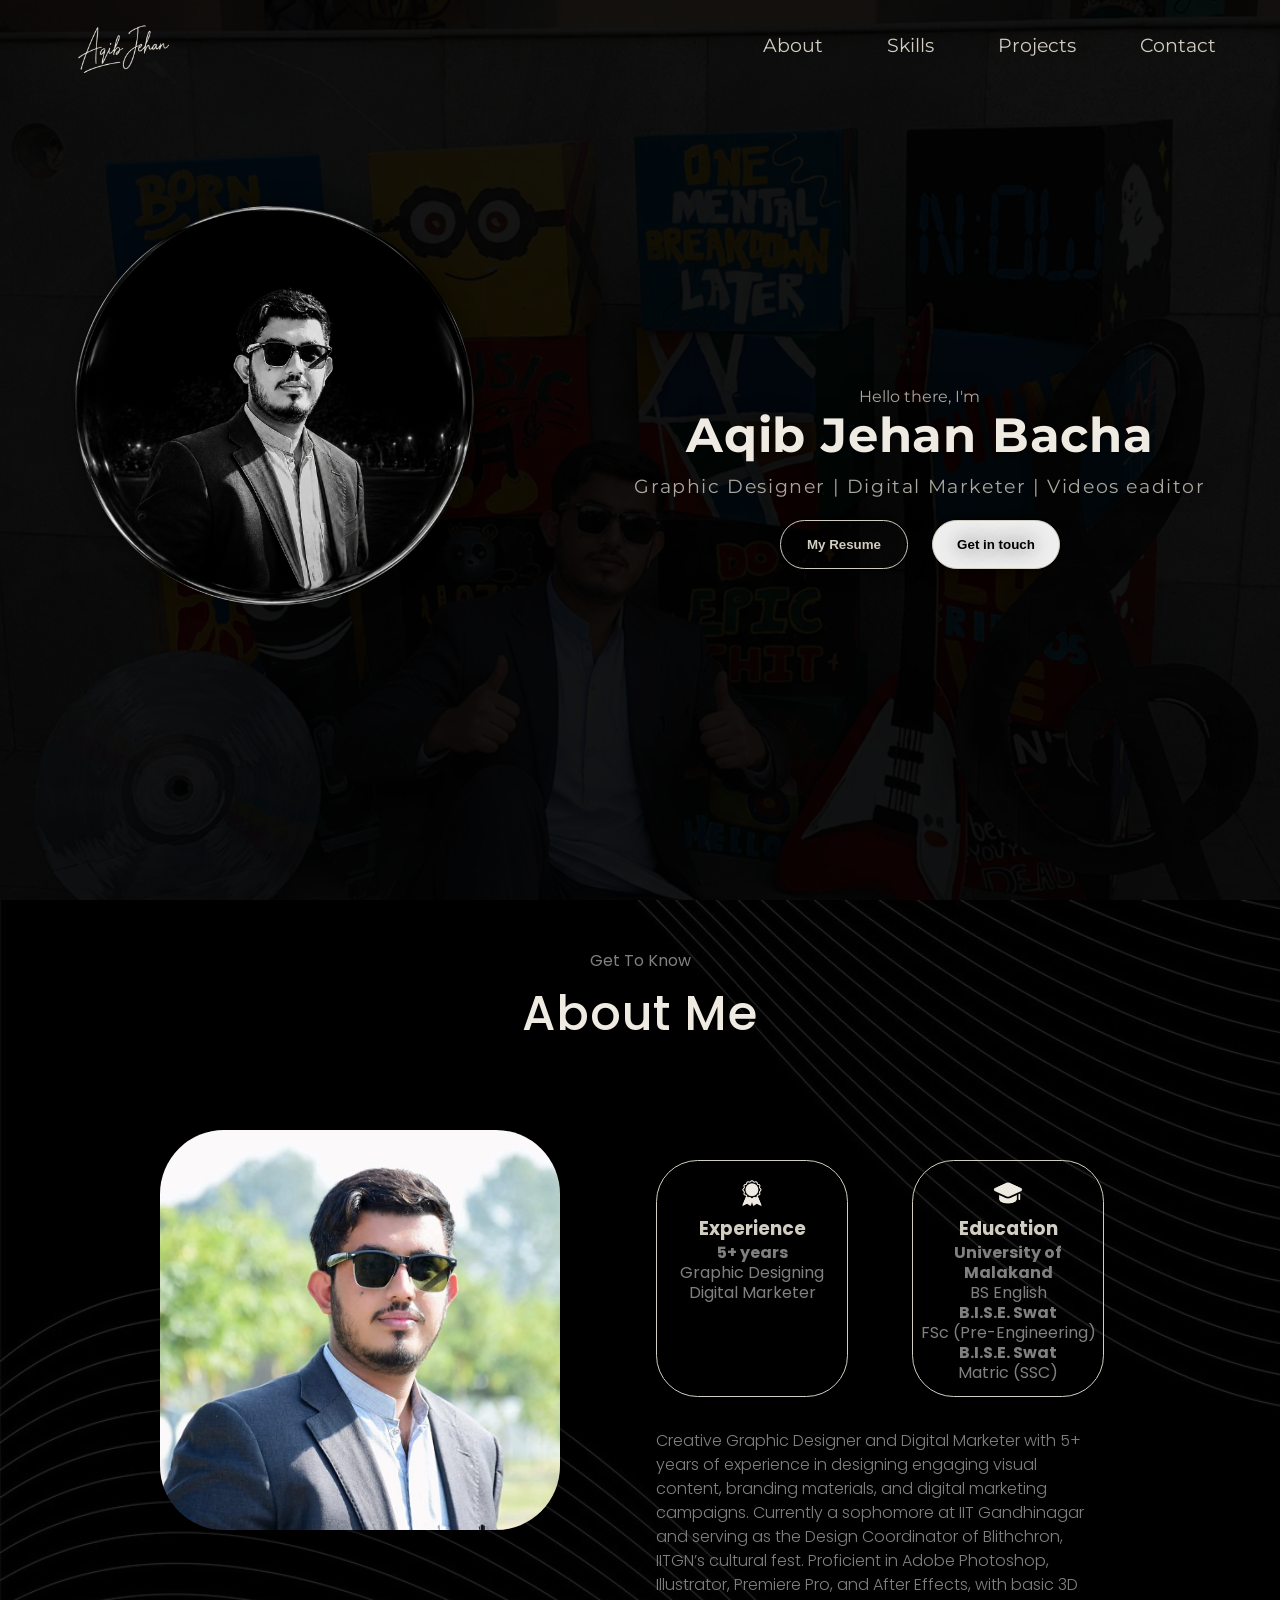
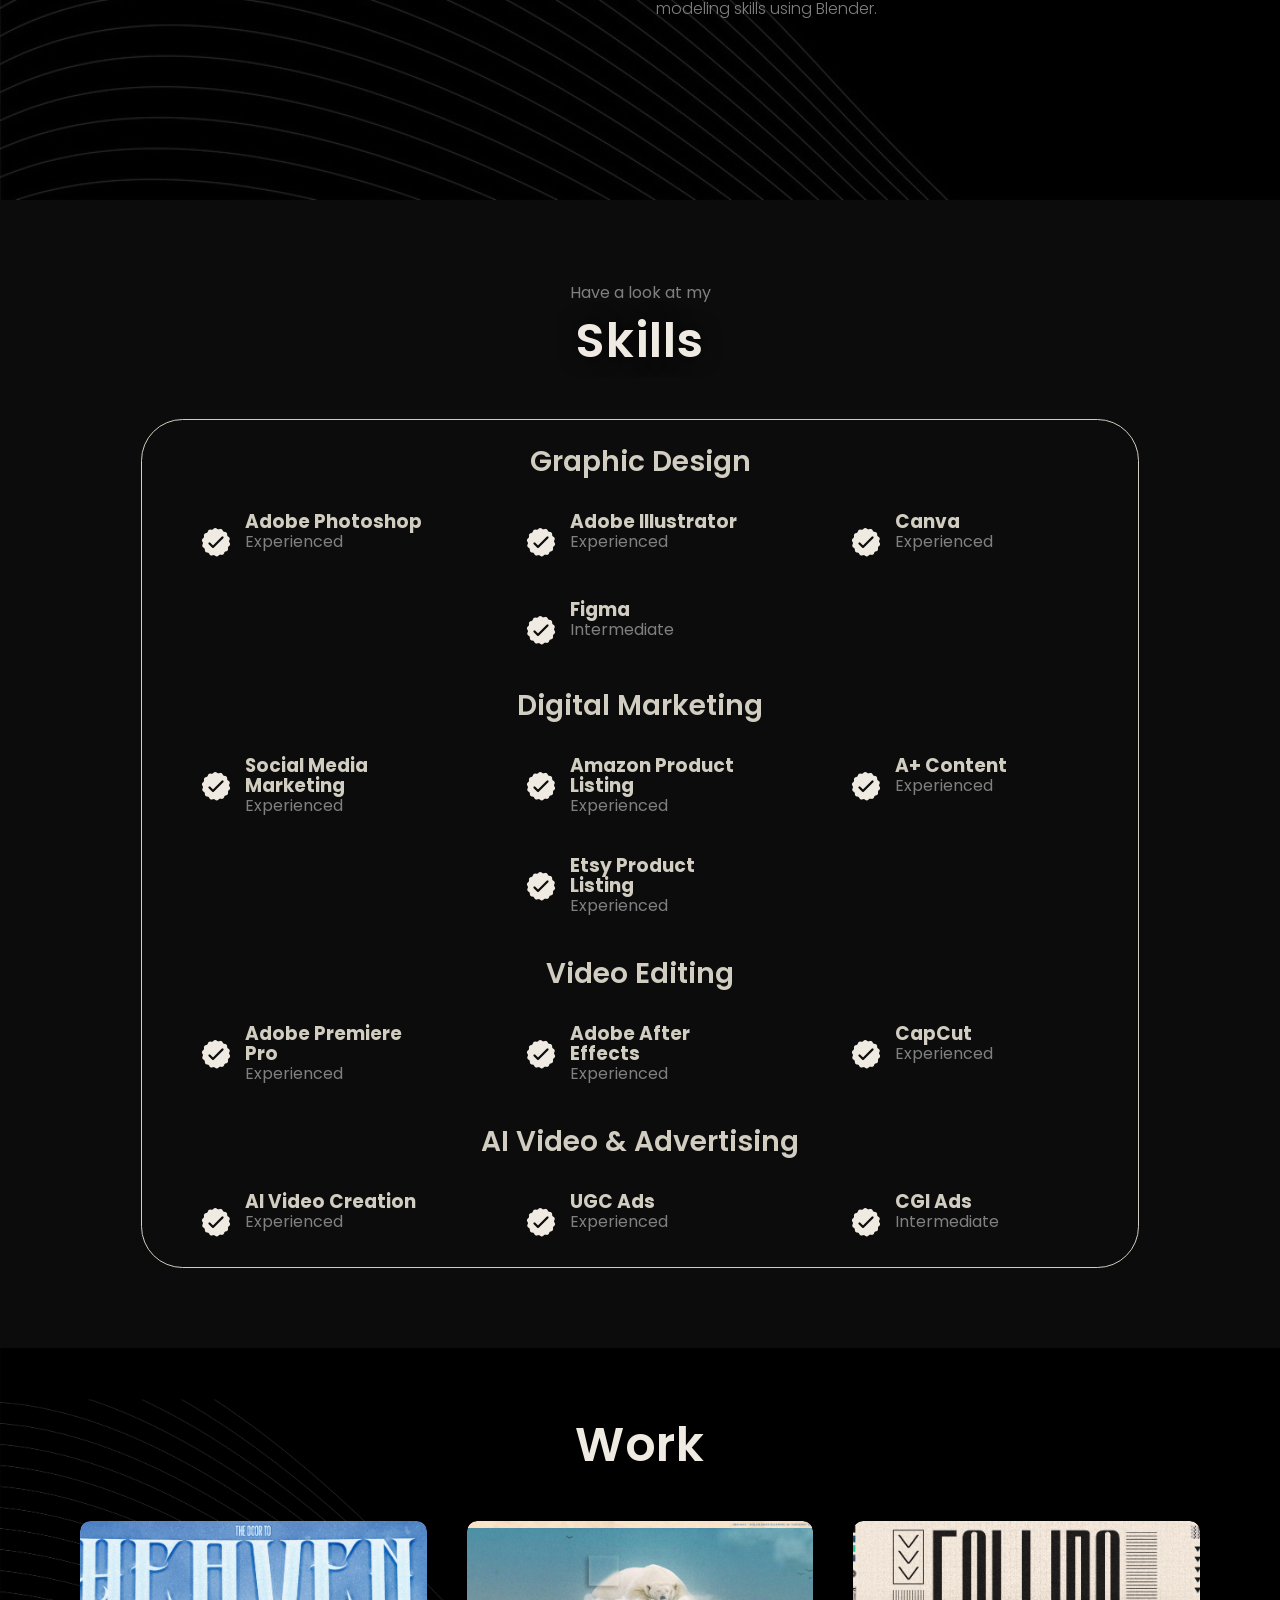
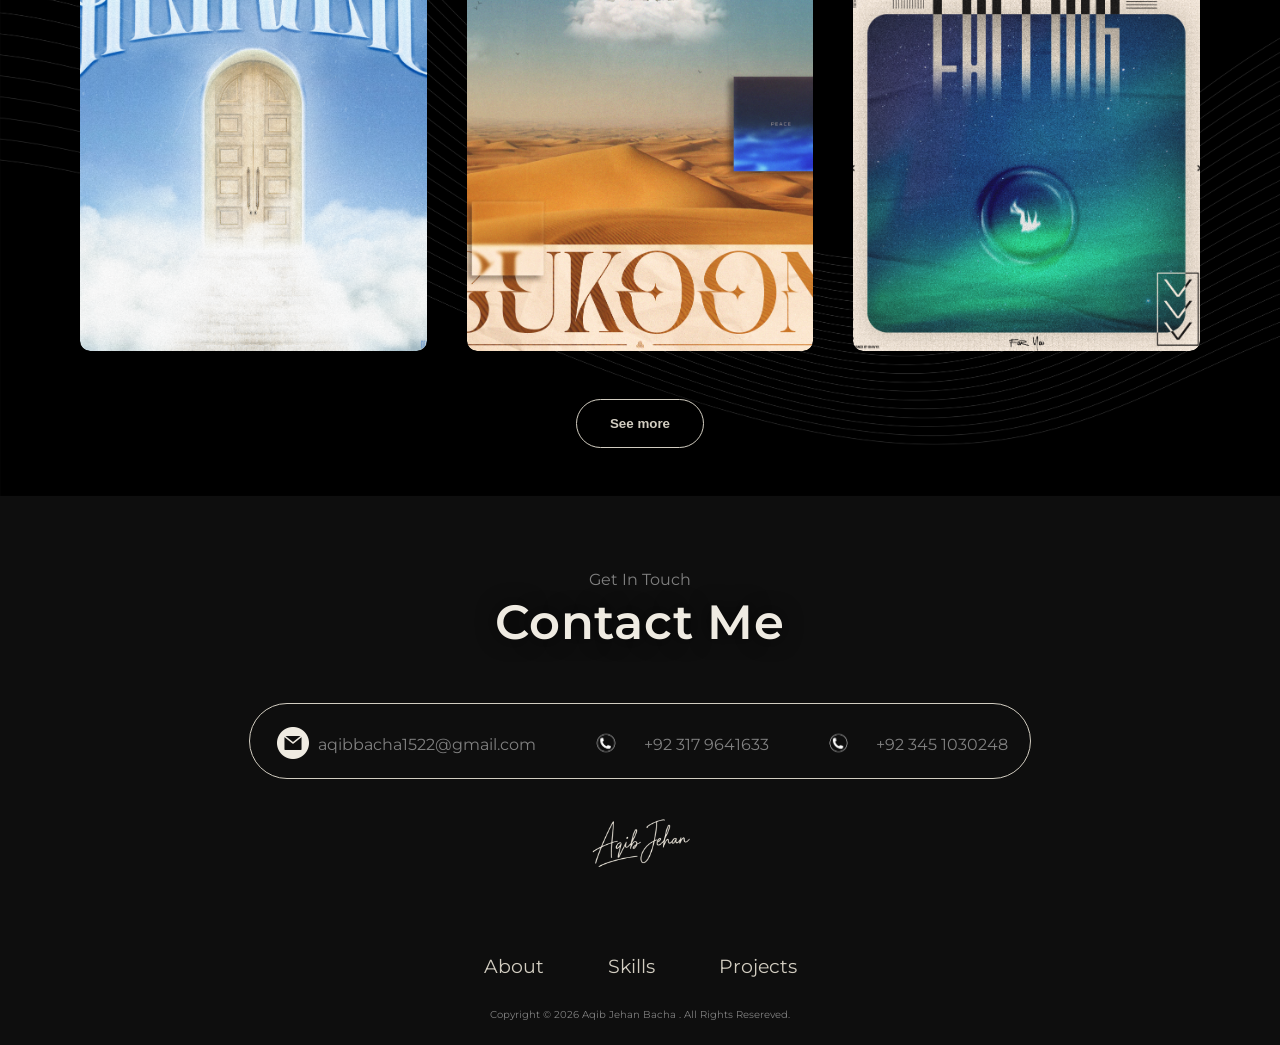
==== index.html @ 469ee5c5 "Initial commit" ====
<!DOCTYPE html>
<html lang="en">

<head>
    <meta charset="UTF-8">
    <meta name="viewport" content="width=device-width, initial-scale=1.0">
    <title>Aqib Portfolio</title>
    <link rel="stylesheet" href="style.css">
    <link rel="stylesheet" href="mediaqueries.css">
</head>

<body bgcolor="#070707">

    <div class="intro">
        <h1 class="logo-header">
            <span class="intro-logo">A</span>
            <span class="intro-logo">q</span>
            <span class="intro-logo">i</span>
            <span class="intro-logo">b</span>
           

        </h1>
    </div>

    <nav id="desktop-nav" class="bgcolor">
        <div class="logo"><img src="./Assets/aqib.png" alt="Bhavya" onclick="location.href='./#profile'">
        </div>
        <div>
            <ul class="nav-links">
                <li><a href="#about">About</a></li>
                <li><a href="#skills">Skills</a></li>
                <li><a href="#projects">Projects</a></li>
                <li><a href="#contact">Contact</a></li>
            </ul>
        </div>
    </nav>

    <nav id="hamburger-nav">
        <div class="logo">aqib</div>
        <div class="hamburger-menu">
            <div class="hamburger-icon" onclick="togglemenu()">
                <span></span>
                <span></span>
                <span></span>
            </div>
            <div class="menu-links" onclick="togglemenu()">
                <li><a href="#about" onclick="togglemenu()">About</a></li>
                <li><a href="#skills" onclick="togglemenu()">Skills</a></li>
                <li><a href="#projects" onclick="togglemenu()">Projects</a></li>
                <li><a href="#contact" onclick="togglemenu()">Contact</a></li>
            </div>
        </div>
    </nav>

    <section id="profile">
        <div class="section__pic-container">
            <img class="home-pic" src="./Assets/hero.png" alt="Aqib Jehan Bacha ">
        </div>
        <div class="section__text" class="show">
            <p class="sect  ion__text__p1">Hello there, I'm</p>
            <h1 class="title">Aqib Jehan Bacha </h1>
            <p class="section__text__p2">Graphic Designer | Digital Marketer | Videos eaditor</p>
            <div class="btn-container">
                <button class="btn btn-color-2" onclick="window.open('./Assets/Aqib Jehan.pdf')">
                    My Resume
                </button>
                <button class="btn btn-color-1" onclick="location.href='./#contact'">
                    Get in touch
                </button>
            </div>
           
        </div>
    </section>

    <section id="about">
        <p class="section__text">Get To Know</p>
        <h1 class="title2">About Me</h1>
        <div class="section-container">
            <div class="section__pic-container">
                <img src="./Assets/about.jpeg" alt="Aqib Jehan Bacha  Profile Picture" class="about-pic">
            </div>
            <div class="about-details-container">
                <div class="about-containers">
                    <div class="details-container">
                        <img src="./Assets/experience.png" alt="experience icon" class="icon">
                        <h3 class="about-headings">Experience</h3>
                        <p><b>5+ years</b><br>Graphic Designing<br>Digital Marketer</p>
                    </div>
                    <div class="details-container">
                        <img src="./Assets/graduation.png" alt="education icon" class="icon">
                        <h3 class="about-headings">Education</h3>
                        <p><b>University of Malakand</b>
                            <br>BS English
                        </p>

                        <p><b>B.I.S.E. Swat</b>
                            <br>FSc (Pre-Engineering)
                        </p>

                        <p><b>B.I.S.E. Swat</b>
                            <br>Matric (SSC)
                        </p>
                    </div>
                </div>
                <div class="text-container">
                    <p>
                        Creative Graphic Designer and Digital Marketer with 5+ years of experience in designing
                        engaging visual content, branding materials, and digital marketing campaigns. Currently a
                        sophomore at IIT Gandhinagar and serving as the Design Coordinator of Blithchron, IITGN’s
                        cultural fest. Proficient in Adobe Photoshop, Illustrator, Premiere Pro, and After Effects, with
                        basic 3D modeling skills using Blender.
                    </p>
                </div>
            </div>
        </div>
    </section>

   <section id="skills">
    <p class="section__text">Have a look at my</p>
    <h1 class="title">Skills</h1>

    <div class="skills-details-container">
        <div class="sk-details-container">

            <!-- Graphic Design -->
            <h2 class="skills-subtitle">Graphic Design</h2>
            <div class="article-container">

                <article>
                    <img src="./Assets/checkmark.png" alt="skills checkmark" class="icon">
                    <div>
                        <h3>Adobe Photoshop</h3>
                        <p>Experienced</p>
                    </div>
                </article>

                <article>
                    <img src="./Assets/checkmark.png" alt="skills checkmark" class="icon">
                    <div>
                        <h3>Adobe Illustrator</h3>
                        <p>Experienced</p>
                    </div>
                </article>

                <article>
                    <img src="./Assets/checkmark.png" alt="skills checkmark" class="icon">
                    <div>
                        <h3>Canva</h3>
                        <p>Experienced</p>
                    </div>
                </article>

                <article>
                    <img src="./Assets/checkmark.png" alt="skills checkmark" class="icon">
                    <div>
                        <h3>Figma</h3>
                        <p>Intermediate</p>
                    </div>
                </article>

            </div>


            <!-- Digital Marketing -->
            <h2 class="skills-subtitle">Digital Marketing</h2>
            <div class="article-container">

                <article>
                    <img src="./Assets/checkmark.png" alt="skills checkmark" class="icon">
                    <div>
                        <h3>Social Media Marketing</h3>
                        <p>Experienced</p>
                    </div>
                </article>

                <article>
                    <img src="./Assets/checkmark.png" alt="skills checkmark" class="icon">
                    <div>
                        <h3>Amazon Product Listing</h3>
                        <p>Experienced</p>
                    </div>
                </article>

                <article>
                    <img src="./Assets/checkmark.png" alt="skills checkmark" class="icon">
                    <div>
                        <h3>A+ Content</h3>
                        <p>Experienced</p>
                    </div>
                </article>

                <article>
                    <img src="./Assets/checkmark.png" alt="skills checkmark" class="icon">
                    <div>
                        <h3>Etsy Product Listing</h3>
                        <p>Experienced</p>
                    </div>
                </article>

            </div>


            <!-- Video Editing -->
            <h2 class="skills-subtitle">Video Editing</h2>
            <div class="article-container">

                <article>
                    <img src="./Assets/checkmark.png" alt="skills checkmark" class="icon">
                    <div>
                        <h3>Adobe Premiere Pro</h3>
                        <p>Experienced</p>
                    </div>
                </article>

                <article>
                    <img src="./Assets/checkmark.png" alt="skills checkmark" class="icon">
                    <div>
                        <h3>Adobe After Effects</h3>
                        <p>Experienced</p>
                    </div>
                </article>

                <article>
                    <img src="./Assets/checkmark.png" alt="skills checkmark" class="icon">
                    <div>
                        <h3>CapCut</h3>
                        <p>Experienced</p>
                    </div>
                </article>

            </div>


            <!-- AI Video & Advertising -->
            <h2 class="skills-subtitle">AI Video & Advertising</h2>
            <div class="article-container">

                <article>
                    <img src="./Assets/checkmark.png" alt="skills checkmark" class="icon">
                    <div>
                        <h3>AI Video Creation</h3>
                        <p>Experienced</p>
                    </div>
                </article>

                <article>
                    <img src="./Assets/checkmark.png" alt="skills checkmark" class="icon">
                    <div>
                        <h3>UGC Ads</h3>
                        <p>Experienced</p>
                    </div>
                </article>

                <article>
                    <img src="./Assets/checkmark.png" alt="skills checkmark" class="icon">
                    <div>
                        <h3>CGI Ads</h3>
                        <p>Intermediate</p>
                    </div>
                </article>

            </div>

        </div>
    </div>
</section>

    <section id="projects">
        <p class="section__text">Explore my</p>
        <h1 class="title">Work</h1>
        <div class="work-list">
            <a href="./Assets/Heaven.png">
                <div class="work">
                    <img src="./Assets/Heaven.png" alt="The Door To Heaven">
                    <div class="layer">
                        <h3>The Door To Heaven</h3>
                    </div>
                </div>
            </a>
            <a href="./Assets/Sukoon.png">
                <div class="work">
                    <img src="./Assets/Sukoon.png" alt="Sukoon">
                    <div class="layer">
                        <h3>Sukoon</h3>
                    </div>
                </div>
            </a>
            <a href="./Assets/Falling.png">
                <div class="work">
                    <img src="./Assets/Falling.png" alt="Falling - Light">
                    <div class="layer">
                        <h3>Falling - Light</h3>
                    </div>
                </div>
            </a>

        </div>

        </div>
        </div>
        <a href="projects.html">
            <button class="btn btn-color-2">
                See more
            </button></a>
    </section>
<section id="contact">
    <p class="section__text" style="padding-bottom: 0.3rem;">Get In Touch</p>
    <h1 class="title" style="font-weight: 600;">Contact Me</h1>

    <div class="contact-info-upper-container">

        <!-- Email -->
        <div class="contact-info-container">
            <a href="mailto:aqibbacha1522@gmail.com">
                <img src="./Assets/email.png" alt="Email icon" class="icon contact-icon">
                <p>aqibbacha1522@gmail.com</p>
            </a>
        </div>

        <!-- Phone 1 -->
        <div class="contact-info-container">
            <a href="tel:+923179641633">
                <img src="./Assets/phone.png" alt="Phone icon" class="icon contact-icon">
                <p>+92 317 9641633</p>
            </a>
        </div>

        <!-- Phone 2 -->
        <div class="contact-info-container">
            <a href="tel:+923451030248">
                <img src="./Assets/phone.png" alt="Phone icon" class="icon contact-icon">
                <p>+92 345 1030248</p>
            </a>
        </div>

    </div>

    <div class="logo">
        <img src="./Assets/aqib.png" alt="Aqib" onclick="location.href='./#profile'">
    </div>
</section>

    <footer>
        <nav>
            <div class="nav-links-container2">
                <ul class="nav-links">
                    <li><a href="#about">About</a></li>
                    <li><a href="#skills">Skills</a></li>
                    <li><a href="#projects">Projects</a></li>
                </ul>
            </div>
        </nav><br>
        <p>Copyright &#169; 2026 Aqib Jehan Bacha . All Rights Resereved.</p>
    </footer>

    <script defer src="script.js"></script>
</body>

</html>
---- style.css ----
/*GENERAL*/

@import url('https://fonts.googleapis.com/css2?family=Montserrat:ital,wght@0,100..900;1,100..900&display=swap');
@import url('https://fonts.googleapis.com/css2?family=Poppins:ital,wght@0,100;0,200;0,300;0,400;0,500;0,600;0,700;0,800;0,900;1,100;1,200;1,300;1,400;1,500;1,600;1,700;1,800;1,900&display=swap');
@font-face {
    font-family: myfont;
    src: url("./Assets/BrittanySignature.ttf") format("ttf");
    font-weight: normal;
    font-style: normal;

}

*{
    margin: 0;
    padding: 0;
}

body {   
    font-family: "Montserrat", "Poppins" ;
    background-color: #0e0e0e;

}

body::-webkit-scrollbar {
    display: none;
}

html {
    scroll-behavior: smooth;
}

p {
    color: rgb(128, 128, 128);
}

/* INTRO SCREEN */

.intro{
    position: fixed;
    z-index: 2;
    left: 0;
    top: 0;
    width: 100%;
    height: 100vh;
    background-color: #0c0c0c;
    transition: 1s;
}

.logo-header {
    position: absolute;
    top: 45%;
    left: 50%;
    transform: translate(-50%, -50%);
    color: #d2cdc1;
}

.intro-logo {
    position: relative;
    display: inline-block;
    bottom: -25px;
    opacity: 0;
    font-weight: 300;
    font-family: 'Montserrat';
}

.intro-logo.active {
    bottom: 0;
    opacity: 1;
    transition: ease-in-out 0.5s;
}

.intro-logo.fade {
    bottom: 150px;
    opacity: 0;
    transition: ease-in-out 0.5s;
}


/*TRANSITION*/

a, .btn {
  transition: all 300ms ease;  
}

/*DESKTOP NAV*/

#desktop-nav {
    display: flex;
    width: 90%;
    
    position: absolute;
    justify-content: space-between;
    align-items: center;
    height: 10vh;
    padding: 0 5%;
    z-index: 1;

    /* transition: all 300ms ease; */
}

/* .bgcolor {
    background-color:none;
    transition: all 300ms ease;
} */


.nav-links {
    gap: 4rem;
    list-style: none;
    font-size: 1.2rem;
    margin-top: 0.3rem;

}

a {
    color: #d2cdc1;
    text-decoration: none;
    text-decoration-color: #141414;
}

nav a:hover {
    color: purple;
    text-decoration: underline;
    text-underline-offset: 0.8rem;
}

#desktop-nav .logo {
    display: flex;
    height: 65px;
    width: 105px;
    margin-top: 0.5rem;
    padding-left: 10px;
}

.logo:hover {
    cursor: pointer;
}

/*HAMBURGER NAV*/


#hamburger-nav, .nav-links {
    display: flex;
}

#hamburger-nav {
    justify-content: center;
    align-items: center;
    height: 10vh;
    padding-left: 5rem;
    padding-right: 6rem;
    position: absolute;
    background-color: transparent;
    color: transparent;
    z-index: 1;
}

#hamburger-nav {
    display: none;
}

.hamburger-menu {
    position: relative;
    display: inline-block;
}

.hamburger-icon {
    display: flex;
    flex-direction: column;
    justify-content: space-between;
    height: 24px;
    width: 30px;
    cursor: pointer;
}

.hamburger-icon span {
    width: 100%;
    height: 2px;
    background-color: #d2cdc1;
    transition: all 0.3 ease-in-out;
}

.menu-links {
    position: absolute;
    top: 100%;
    right: 0;
    background-color: #141414;
    width: fit-content;
    max-height: 0;
    overflow: hidden;
    transition: all 0.3 ease-in-out;
}

.menu-links a {
    display: block;
    padding: 10px;
    text-align: center;
    font-size: 1.5rem;
    color: #d2cdc1;
    text-decoration: none;
    transition: all 0.3 ease-in-out;
}

.menu-links li {
    list-style: none;
}

.menu-links.open {
    max-height: 300px;
}

.hamburger-icon.open span:first-child {
    transform: rotate(45deg) translate(10px,5px);
}

.hamburger-icon.open span:nth-child(2) {
    opacity: 0;;
}

.hamburger-icon.open span:last-child {
    transform: rotate(-45deg) translate(10px,-5px);
}

.hamburger-icon span:first-child {
    transform: none;
}

.hamburger-icon span:first-child {
    opacity: 1;
}

.hamburger-icon span:first-child {
    transform: none;
}

/*SECTIONS*/

section {
    padding-top: 4vh;
    height: 96vh;
    box-sizing: border-box;
    min-height: fit-content;
}

.section-container {
    display: flex;
}

/*PROFILE SECTION*/

#profile {
    padding-top: 3.5rem;
    display: flex;
    justify-content: center;
    gap: 10rem;
    height: 100vh;
    background-color: #0a0a0a;
    background-image: url('./Assets/bg.png');
    background-size: cover;
    background-repeat: no-repeat;
    background-attachment: fixed;
    background-position: center;
    background-blend-mode: overlay;
    background-size: 105%;
}



.home-pic {
    display: flex;
    height: 400px;
    width: 400px;
    margin: 9.4rem 0;
    border-radius: 50%;
    box-shadow: 0 0 25px rgba(0, 0, 0,0.4);
}

.section__text {
    align-self: center;
    text-align: center;
    opacity: 0;
    transition: all 800ms;
    filter: blur(5px);
}

.show{
    opacity: 1;
    filter: blur(0);

}

.section__text p {
    color: #a9a69e;
    text-shadow: 0 0 20px rgba(0,0,0, 0.744);
}

.section__text__p1 {
    font-weight: 600;
    text-align: center;
    font-size: 1.5rem;
    margin-bottom: 0.4rem;
    margin-top: 0.7rem;
}

.section__text__p2 {
    font-weight: 400;
    letter-spacing: 0.1rem;
    font-size: 1.2rem;
}

.title {
    font-weight: 700;
    font-size: 3rem;
    text-align: center;
    color: #efebe2;
    margin-bottom: 0.6rem;
    text-shadow: 0 0 20px rgba(0,0,0, 0.744);
    letter-spacing: 0.05rem;
}

#socials_container {
    display: flex;
    justify-content: center;
    margin-top: 2rem;
    gap: 1rem;
}

/*ICONS*/

.icon {
    cursor: pointer;
    height: 2rem;
    margin-top: 1rem;
    text-shadow: 0 0 20px rgba(0,0,0, 0.8);
    padding-inline: 5px;
}

.btn-container {
    display: flex;
    justify-content: center;
    gap: 1rem;
    transition-delay: 1s;
}

.btn {
    font-weight: 600;
    transition: all 300ms ease;
    padding: 1rem;
    width: 8rem;
    border-radius: 2rem;
    margin-top: 1.4rem;   
    box-shadow: 0 0 20px rgba(0, 0, 0, 0.8);
    text-shadow: 0 0 20px rgba(0,0,0, 0.8);
}

.btn-color-1, .btn-color-2 {
    border: #d2cdc1 0.1rem solid;
}
.btn-color-2 {
    color: #d2cdc1;
}

.btn-color-1:hover, .btn-color-2:hover {
    cursor: pointer;
}

.btn-color-2:hover {
    background: none;
    color: purple;
    border: purple 0.1rem solid;
    box-shadow: 0 0 20px rgba(128,0,128,0.3);
}

.btn-color-1:hover {
    background: purple;
    color: #d2cdc1;
    border: purple;
    box-shadow: 0 0 20px rgba(128,0,128,0.3);
}

.btn-color-2 {
    background: none;
}

btn-color-2:hover {
    border:#d2cdc1 0.1rem solid;
}

.btn-container {
    gap: 1.5rem;
}

/*ABOUT SECTION*/

#about {
    position: relative;
    padding-top: 3rem;
    height: 100vh;
    background-color: #222222;
    background-image: url('./Assets/black.jpg');
    background-size: cover;
    background-repeat: no-repeat;
    background-blend-mode: overlay;
    font-family: "Poppins";
}

.title2 {
    font-family: "Poppins", sans-serif;
    color: #efebe2;
    margin-top: 0.3rem;
    font-weight: 500;
    font-size: 3rem;
    text-align: center;
    text-shadow: 0 0 20px rgba(0,0,0, 0.744);
    letter-spacing: 0.05rem;
}

.about-pic {
    height: 400px;
    width: 400px;
    margin-left: 10rem;
    margin-top: 5rem;
    border-radius: 4rem;
    box-shadow: 0 0 25px rgba(0, 0, 0,0.4);
}

.about-containers {
    gap: 4rem;
    margin-bottom: 2rem;
    padding-left: 2rem;
    padding-right: 11rem;
}

.about-details-container {
    justify-content: center;
    flex-direction: column;
    
}

.about-containers,
.about-details-container {
    display: flex;
}


.details-container {
    padding-bottom: 0.8rem;
    flex: 1;
    background: none;
    border-radius: 2.6rem;
    border: #070707 0.1rem solid;
    border-color: #d2cdc1;
    text-align: center;
    line-height: 1.25rem;
    transition: all 300ms ease;
}

.details-container:hover {
    background: #0a0a0a;
    color: purple;
    border: purple 0.1rem solid;
    box-shadow: 0 0 20px rgba(128,0,128,0.3);
}

.section-container {
    gap: 4rem;
    height: 80%;
}


.about-headings {
    color: #d2cdc1;
    padding-top: 0.3rem;
    padding-bottom: 0.3rem;
}

.text-container {
    font-family: "Poppins", sans-serif;
    font-weight: 300;
    color: #d2cdc1;
    padding-left: 2rem;
    padding-right: 11rem;
    text-align: left;
    line-height: 1.5rem;

}

/*SKILLS*/

#skills {
    position: relative;
    background-image: url(./Assets/about.jpeg);
    padding: 5rem 0;
    height: 100vh;
    background-color: #0c0c0c;
    background-size: cover;
    background-repeat: no-repeat;
    background-blend-mode: overlay;
    font-family: "Poppins";
    background-position: center;
    background-attachment: fixed;
    height: fit-content;
}

#skills .title{
    font-weight: 600;
}

.skills-subtitle {
    color: #d2cdc1;
    font-weight: 600;
    font-size: 1.75rem;
    margin-bottom: 2rem;
    margin-top: 2rem;

}

.skills-details-container {
    display: flex;
    justify-content: center;
    flex-direction: column;
}

.article-container {
    display: flex;
    text-align: initial;
    flex-wrap: wrap;
    flex-direction: row;
    gap: 2rem;
    justify-content: space-evenly;
    padding-bottom: 1rem;
}

article {
    display: flex;
    width: 15rem;
    justify-content: left;
    gap: 0.5rem;
    margin-top: 0.5rem;
}
article .icon {
    cursor: default;
}

article h3{
    color: #d2cdc1;
}

.sk-details-container {
    padding-bottom: 0.8rem;
    flex: 1;
    background: none;
    border-radius: 2.6rem;
    border: #070707 0.1rem solid;
    border-color: #d2cdc1;
    text-align: center;
    line-height: 1.25rem;
    margin-left: 11%;
    margin-right: 11%;
    margin-top: 2rem;
    padding-bottom: 0.7rem;
    transition: all 300ms ease;
}

.sk-details-container:hover{
    background: #0a0a0a;
    color: purple;
    border: purple 0.1rem solid;
    box-shadow: 0 0 15px rgba(128,0,128,0.2);
}



/* PROJECTS */

#projects {
    position: relative;
    background-image: url("./Assets/huji22.jpg");
    background-color: #1e1e1e;
    background-size: cover;
    background-repeat: no-repeat;
    background-blend-mode: overlay;
    font-family: "Poppins";
    height: fit-content;
    padding-bottom: 3rem;
}

#projects .title {
    font-weight: 600;
}

.work-list {
    display: grid;
    grid-template-columns: repeat(auto-fit, minmax(300px, 2fr));
    grid-gap: 40px;
    margin: 40px 5rem;
}

.work {
    border-radius: 10px;
    position: relative;
    overflow: hidden;
}

.work img {
    width: 100%;
    border-radius: 10px;
    display: block;
    aspect-ratio: 1/1;
    transition: transform 0.3s;
}

.layer {
    width: 100%;
    height: 0;
    background: linear-gradient(rgba(0,0,0,0), #070707) ;
    border-radius: 10px;
    position: absolute;
    left: 0;
    bottom: 0;
    overflow: hidden;
    display: flex;
    align-items: center;
    justify-content: center;
    flex-direction: column;
    text-align: center;
    transition: height 0.3s;
}

.layer h3 {
    color: #d2cdc1;
    text-shadow: 0 0 40px #070707;
    font-weight: 600;
}


.work img {
    height: 430px;
    width: 100%;
    object-fit: cover;
}

.work:hover img{
    transform: scale(1.1);
    width: 100%;
    border-radius: 10px;
    display: block;
    
}

.work:hover .layer {
    height: 100%;
}

.work:hover{
    box-shadow:  0 0 40px rgba(0, 0, 0, 0.204);
}

#projects button {
    margin: 3rem auto auto auto;
    display: block;
}


/* CONTACT */

#contact {
    height: 50vh;
    display: flex;
    justify-content: center;
    flex-direction: column;
    align-items: center;
    padding-bottom: 2rem;
}

.contact-info-upper-container {
    display: inline-block;
    justify-content: center;
    border-radius: 4rem;
    border: #d2cdc1 0.1rem solid;
    margin-top: 2.6rem;
    margin-left: auto;
    margin-right: auto;
    margin-bottom: 1rem;
    padding: 0.4rem;
    transition: all 0.3s ease;
}

.contact-info-upper-container:hover {
    border-color: purple;
    box-shadow: 0 0 30px rgba(128, 0, 128, 0.14);
}

.contact-info-container {
    display: inline-block;
    align-items: center;
    justify-content: center;
    gap: 1rem;
    margin: 0.05rem 1rem;
    padding-bottom: 0.5rem;
    width: auto;
}

.contact-info-container p {
    display: inline-block;
    justify-content: center;
    vertical-align: 9px;
}

.contact-info-container img:hover {
    color: purple;
    fill: purple;
}


#contact .logo img {
    display: flex;
    margin-top: 1rem;
    justify-content: center;
    align-items: center;
    height: 65px;
    width: 105px;
 
}

/* FOOTER */

footer{
    display: flex;
    flex-direction: column;
    align-items: center;
    justify-content: center;
}

footer .nav-links-container, .nav-links {
    padding: 0;
    margin: auto;
}
footer nav{
    padding: 0;
}

footer .nav-links-container2 {
    display: flex;
    flex-direction: column;
    justify-content: center;
    align-items: center;
    padding: 0;
    margin-top: 0.5rem;
}

.nav-links-container2 .nav-links{
    padding: 0;
    align-items: center;
    display: flex;
    flex-direction: row;
    justify-content: center;
}

footer p {
    display: flex;
    justify-content: center;
    margin-top: 0.7rem;
    padding-bottom: 1.5rem;
    font-size: x-small;
}


/* ALL PROJECTS PAGE */

#all-projects {
    position: relative;
    background-image: url("./Assets/huji25.jpg");
    background-color: #1e1e1e;
    background-size: cover;
    background-repeat: no-repeat;
    background-blend-mode: overlay;
    background-position: center;
    background-attachment: fixed;
    font-family: "Poppins";
    height: auto;
    padding-bottom: 2rem;
}

#all-projects p{
    height: 100%;
}


#all-projects .title{
    font-weight: 600;
}
---- mediaqueries.css ----
@media screen and (max-width: 1244px){
    #about{
        height: fit-content;
        padding-bottom: 4rem;
    }
    #about .section__pic-container{
        display: flex;
        justify-content: center;
        align-items: center;
    }
    .about-pic {
        width: 300px;
        height: 300px;
        margin: auto;
        margin-top: 2rem;
        margin-left: 2rem;
    }
    .about-containers {
        display: flex;
        flex-direction: row;
        flex-wrap: wrap;
        flex: 1;
        justify-content: center;
        align-items: center;
        margin-top: 2rem;
        padding: 0 2rem;
        gap: 2rem;
    }
    .about-containers .details-container {
        padding-left: 2rem;
        padding-right: 2rem;
        min-width: 16rem;
    }
    #about .text-container {
        padding: 0 2rem;
    }

}
@media screen and (max-width: 1140px){
    
    #desktop-nav .nav-links {
        display: none;
    }
    #desktop-nav{
        margin: 0;
        left: 0;
    }
    #hamburger-nav{
        display: flex;
        right: 0;
        padding-right: 5%;
    }
    #skills, .skills-details-container {
        padding-bottom: 3rem;
    }
    #profile{
        height: auto;
        padding-top: 7rem;
        padding-bottom: 2rem
    }
    #profile, .section-container {
        display: block;
    }

    section, .section-container {
        height: fit-content;
        justify-content: center;
    }
    section {
        padding: 5%;
    }
    .home-pic {
        width: 275px;
        height: 275px;
        margin: auto;
    }
    .about-pic {
        width: 300px;
        height: 300px;
        margin: auto;
        margin-top: 2rem;

    }
    .intro{
        width:100%;
    }
    .hamburger-nav{
        right: 0;
    }


    #skills{
        height: fit-content;
    }

    .skills-details-container{
        padding: 0 8%;
    }

    .sk-details-container{
        margin: 0;
    }
    #contact {
        height: fit-content;
    }
    #contact .title{
        margin-bottom: 2rem;
    }
    .contact-info-upper-container{
        width: fit-content;
        display: flex;
        flex-direction: column;
        border-radius: 2rem;
        margin: 0;
        margin-bottom: 1rem;
        padding: 0;
        padding-bottom: 0.2rem;
    }
    footer{
        display: flex;
        flex-direction: column;
        align-items: center;
        justify-content: center;
    }

    footer .nav-links-container, .nav-links {
        padding: 0;
        margin: auto;
    }
    footer nav{
        padding: 0;
    }

    #all-projects{
        width: 100%;
        margin: 0;
    }
    .work-list{
        grid-template-columns: repeat(auto-fit, minmax(400px, 1fr));
        padding: 0 5%;
    }

}

@media screen and (max-width: 825px){
    .about-containers .details-container {
        padding-left: 2rem;
        padding-right: 2rem;
        max-width: 15rem;
    }
}

@media screen and (max-width: 620px){
    .work-list{
        margin: 0;
        grid-template-columns: auto;
    }
    section{
        width: auto;
        margin-left: 0;
        margin-right: 0;
        padding: 3%;
    }
    #contact{
        margin-top: 1rem;
    }
}

@media(prefers-reduced-motion) {
    .section__text{
        transition: none;
    }
}
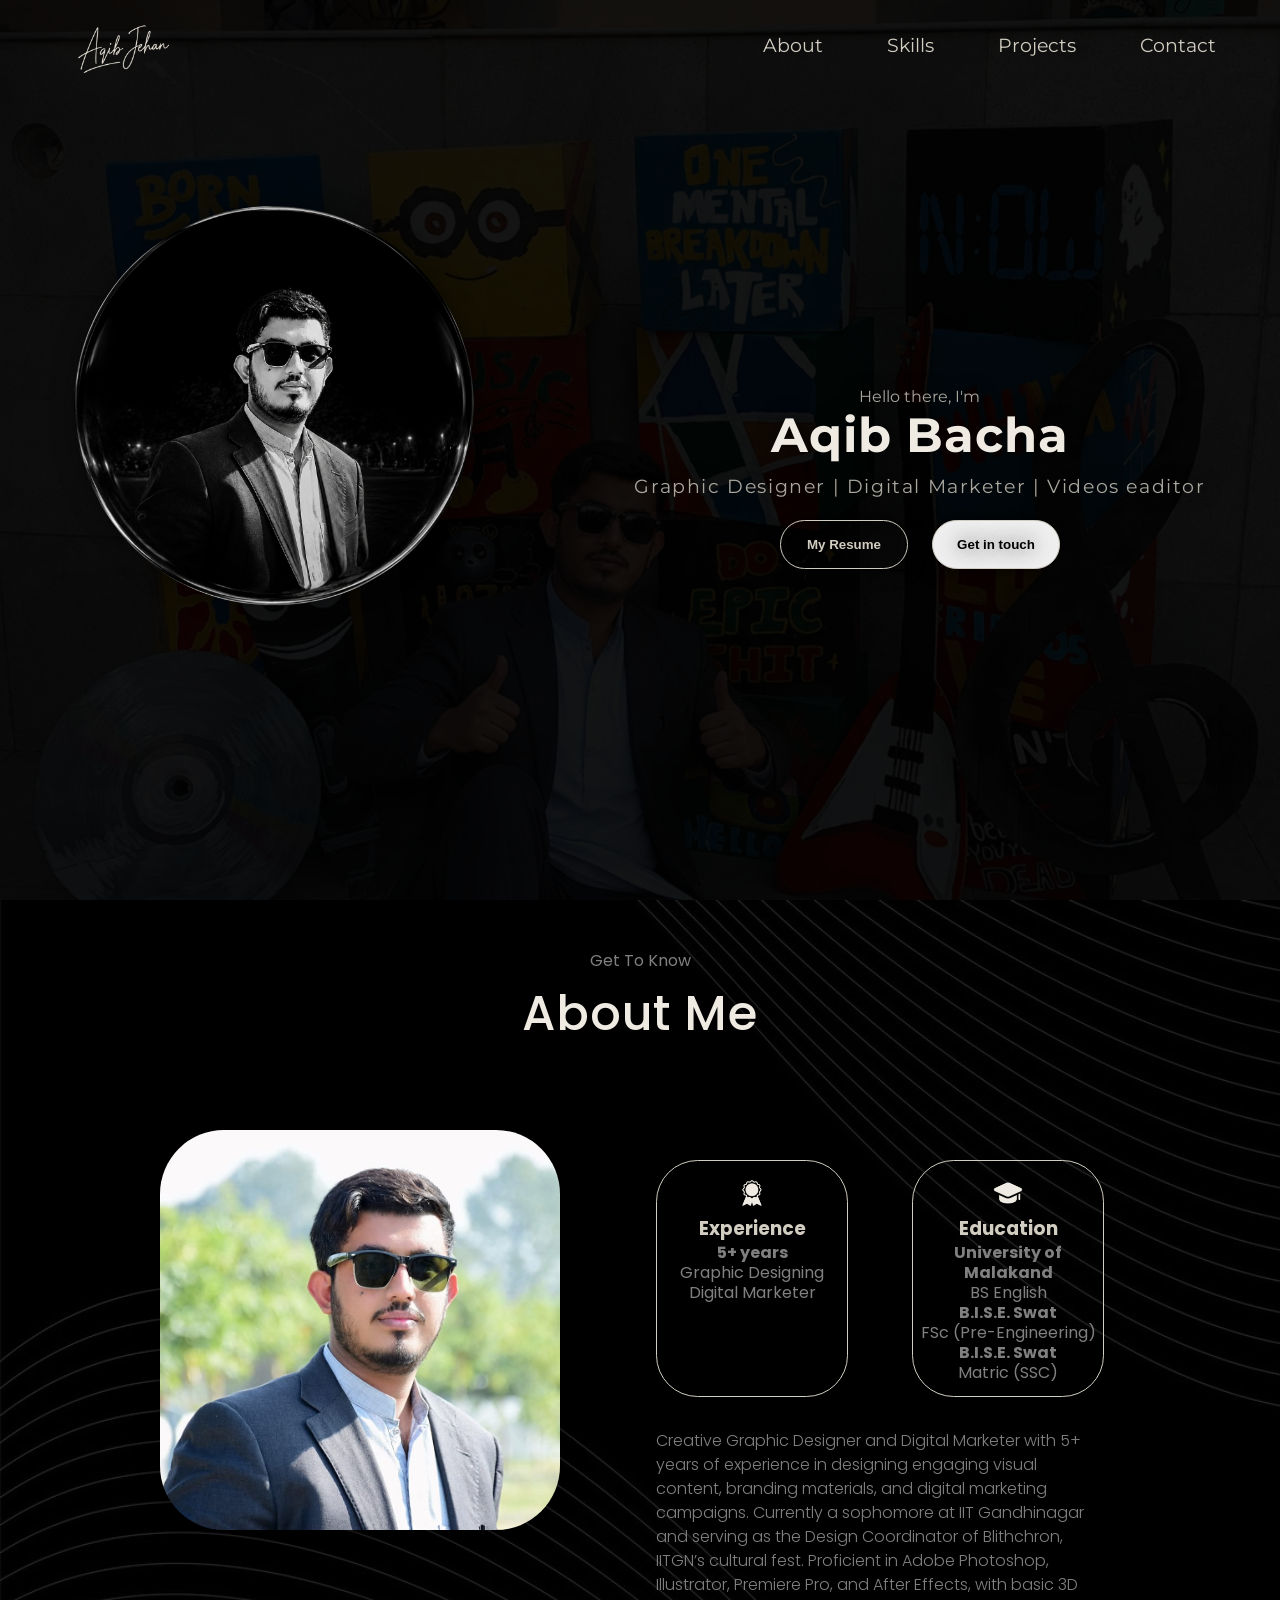
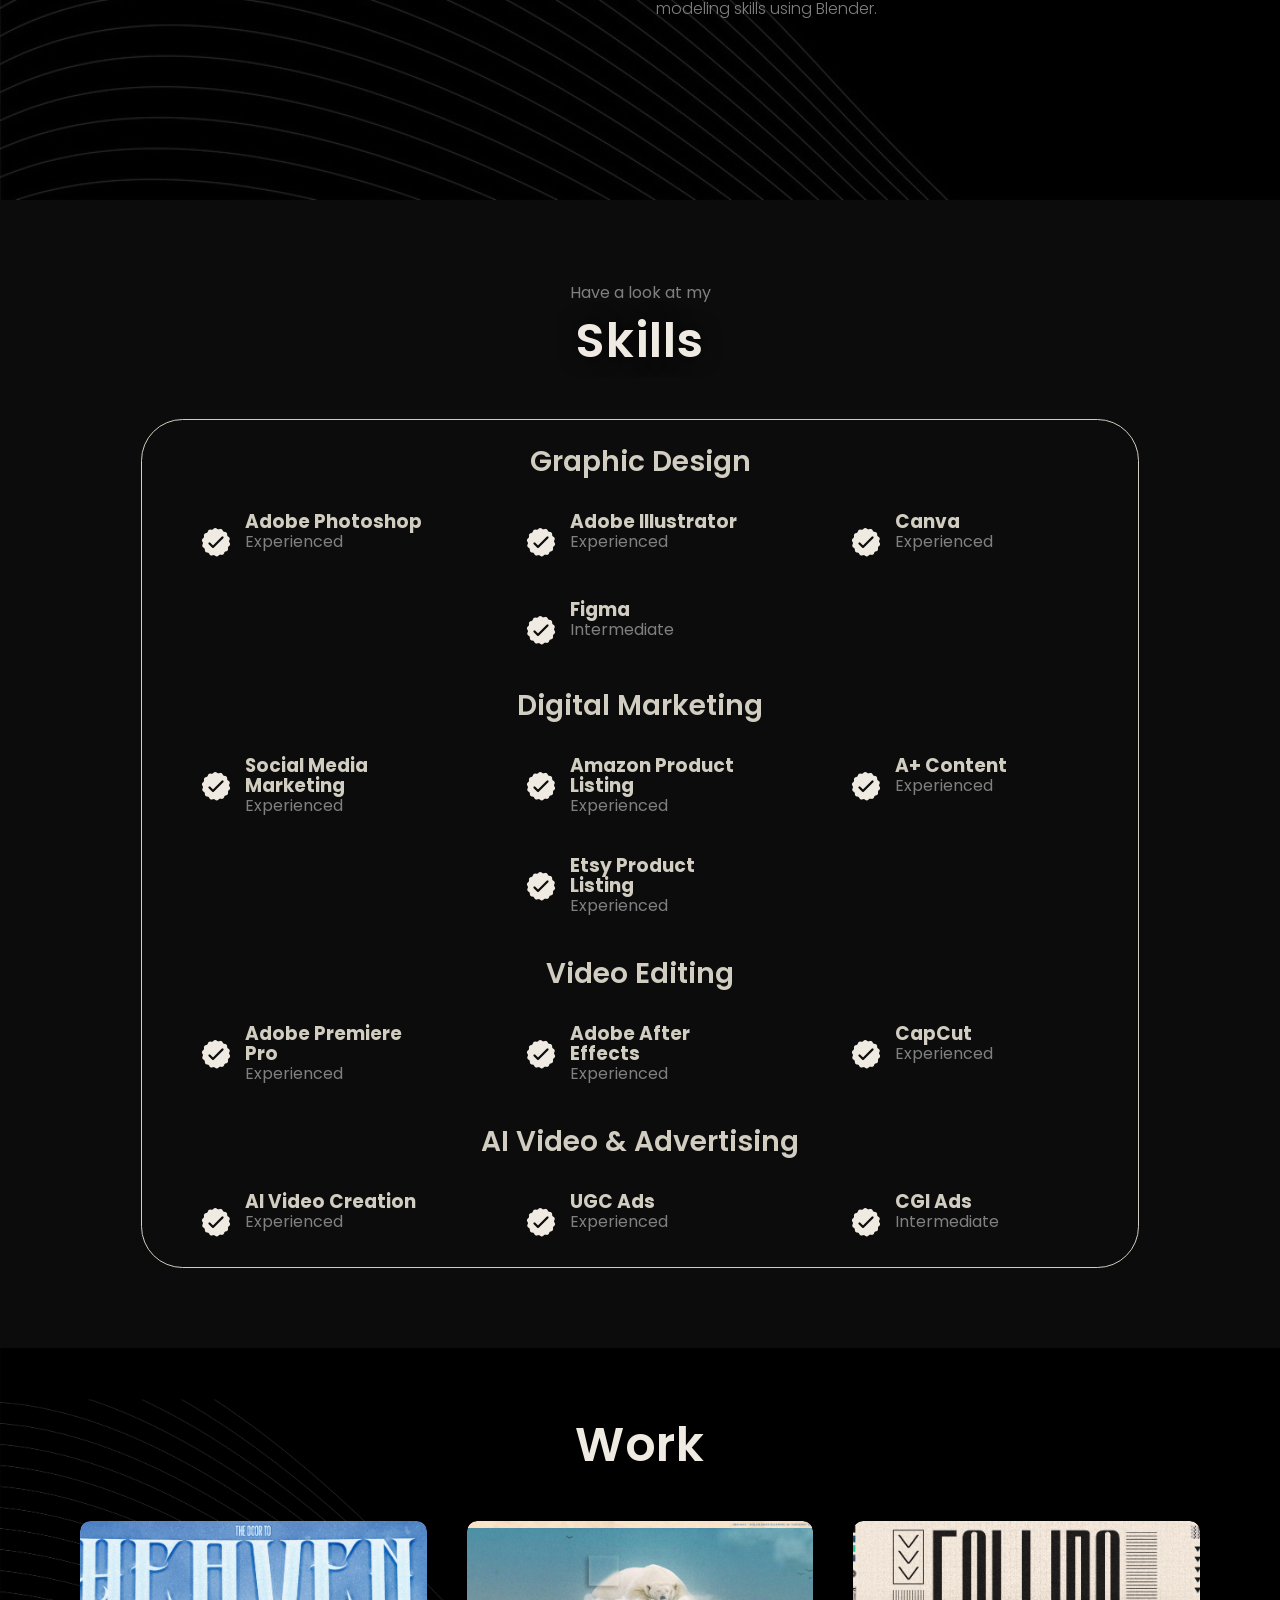
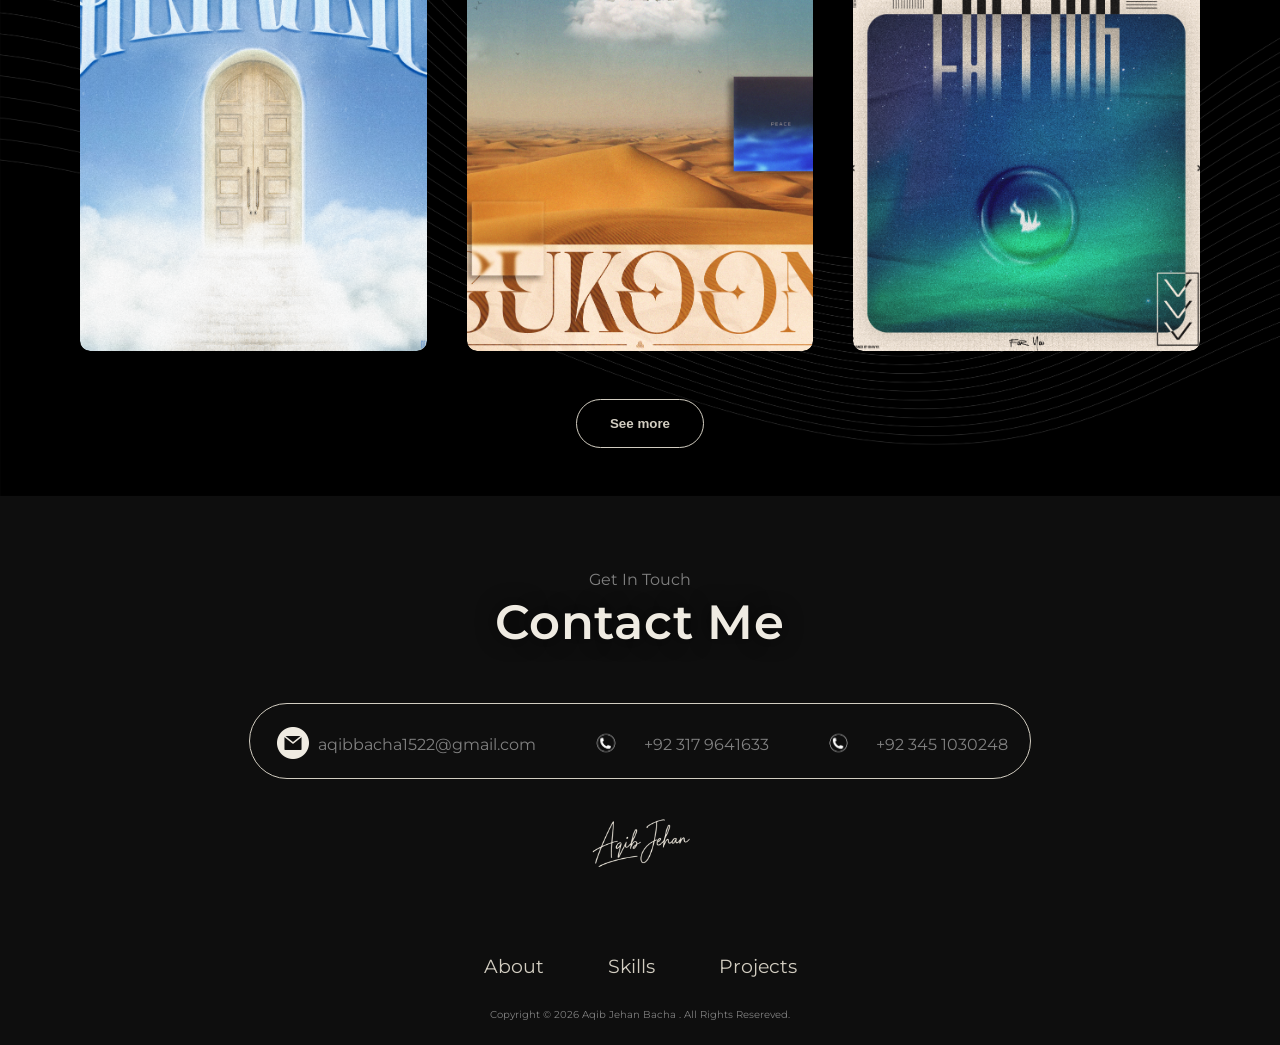
==== commit ee664b68: "sdF" ====
--- a/index.html
+++ b/index.html
@@ -58,7 +58,7 @@
         </div>
         <div class="section__text" class="show">
             <p class="sect  ion__text__p1">Hello there, I'm</p>
-            <h1 class="title">Aqib Jehan Bacha </h1>
+            <h1 class="title">Aqib  Bacha </h1>
             <p class="section__text__p2">Graphic Designer | Digital Marketer | Videos eaditor</p>
             <div class="btn-container">
                 <button class="btn btn-color-2" onclick="window.open('./Assets/Aqib Jehan.pdf')">
